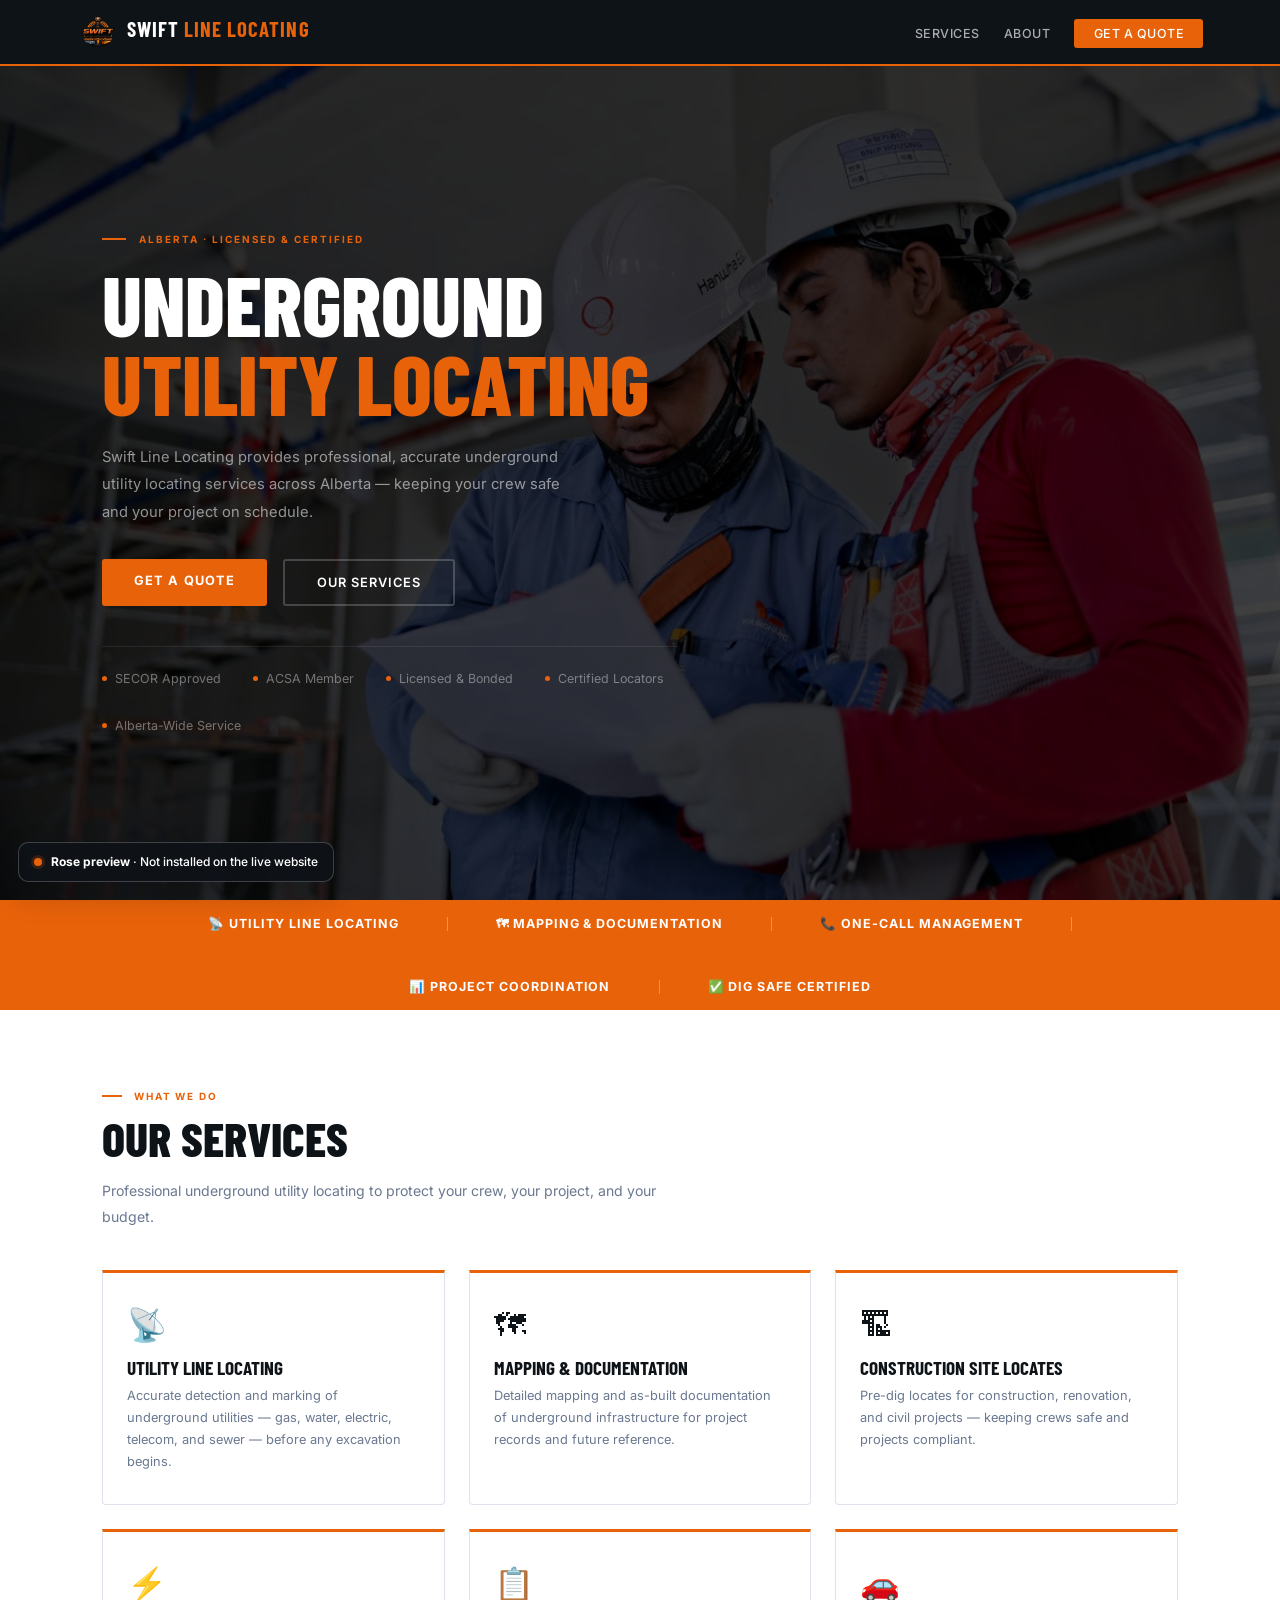
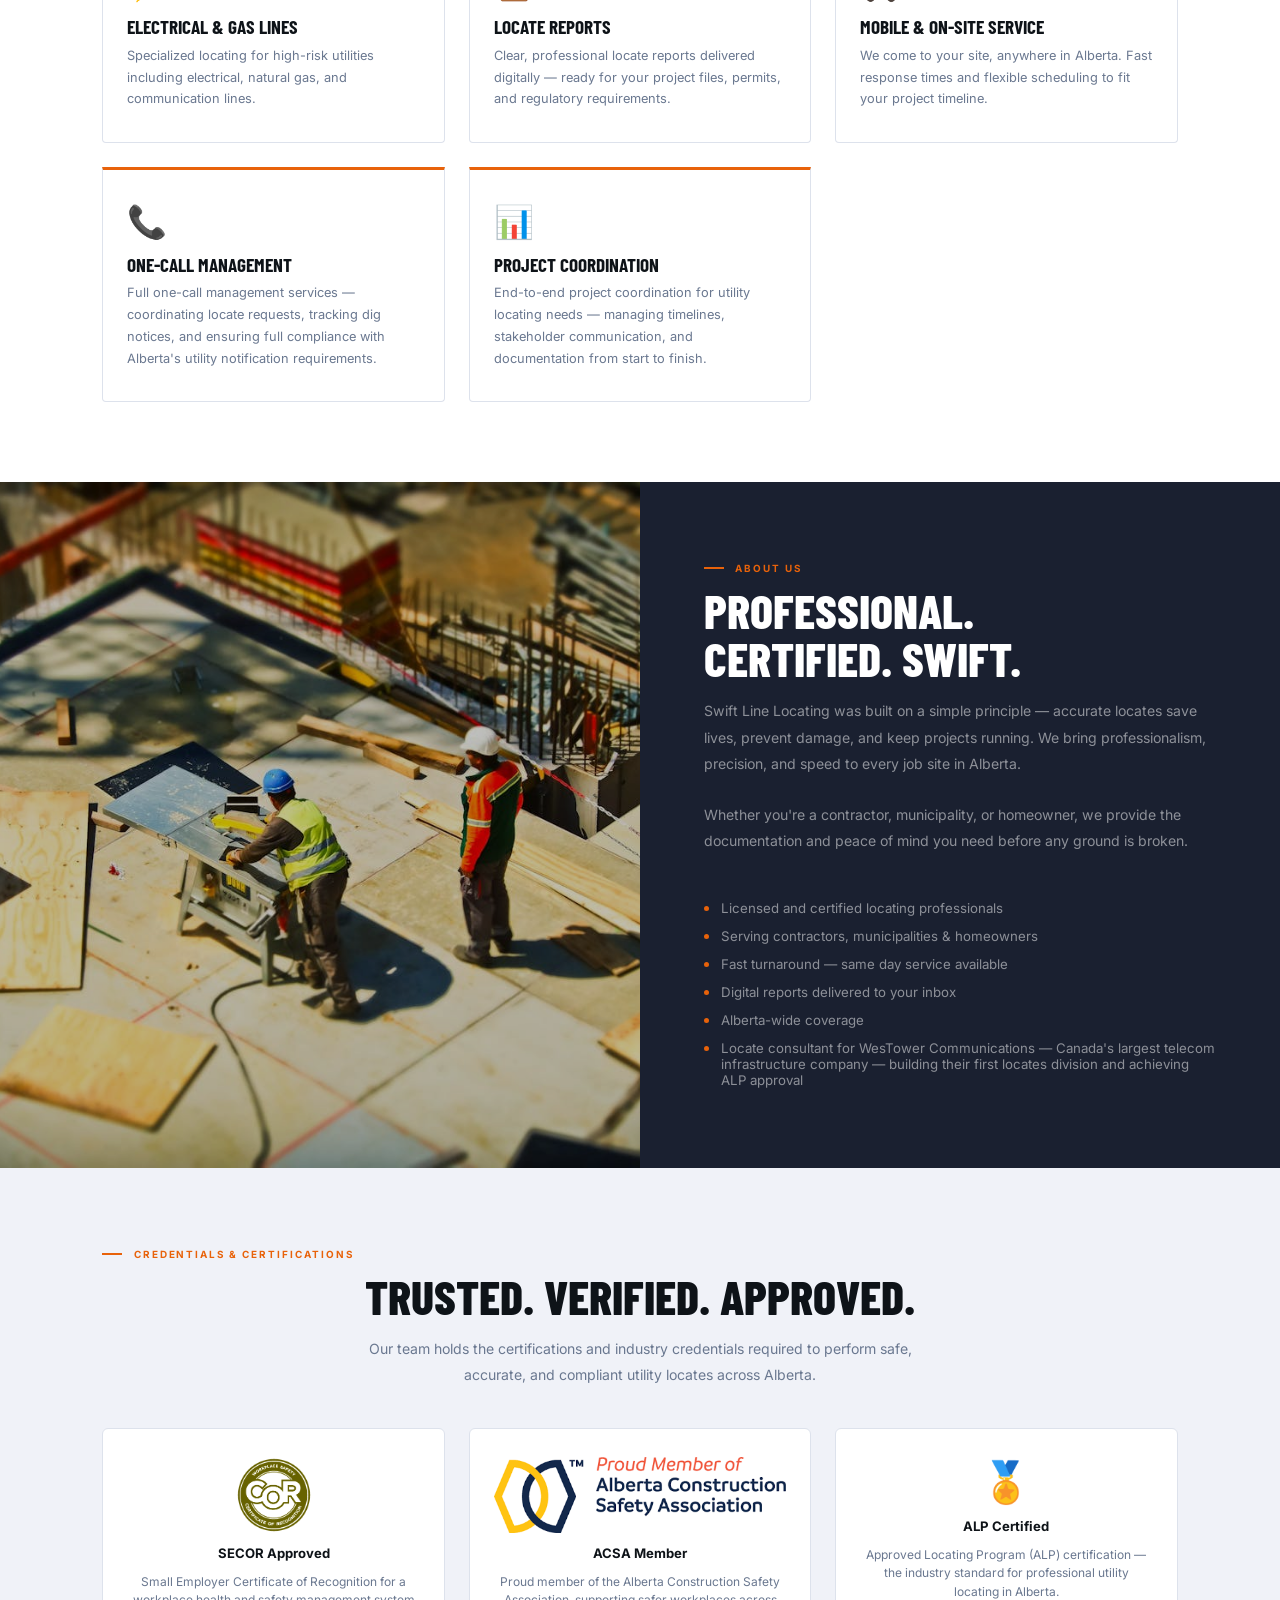
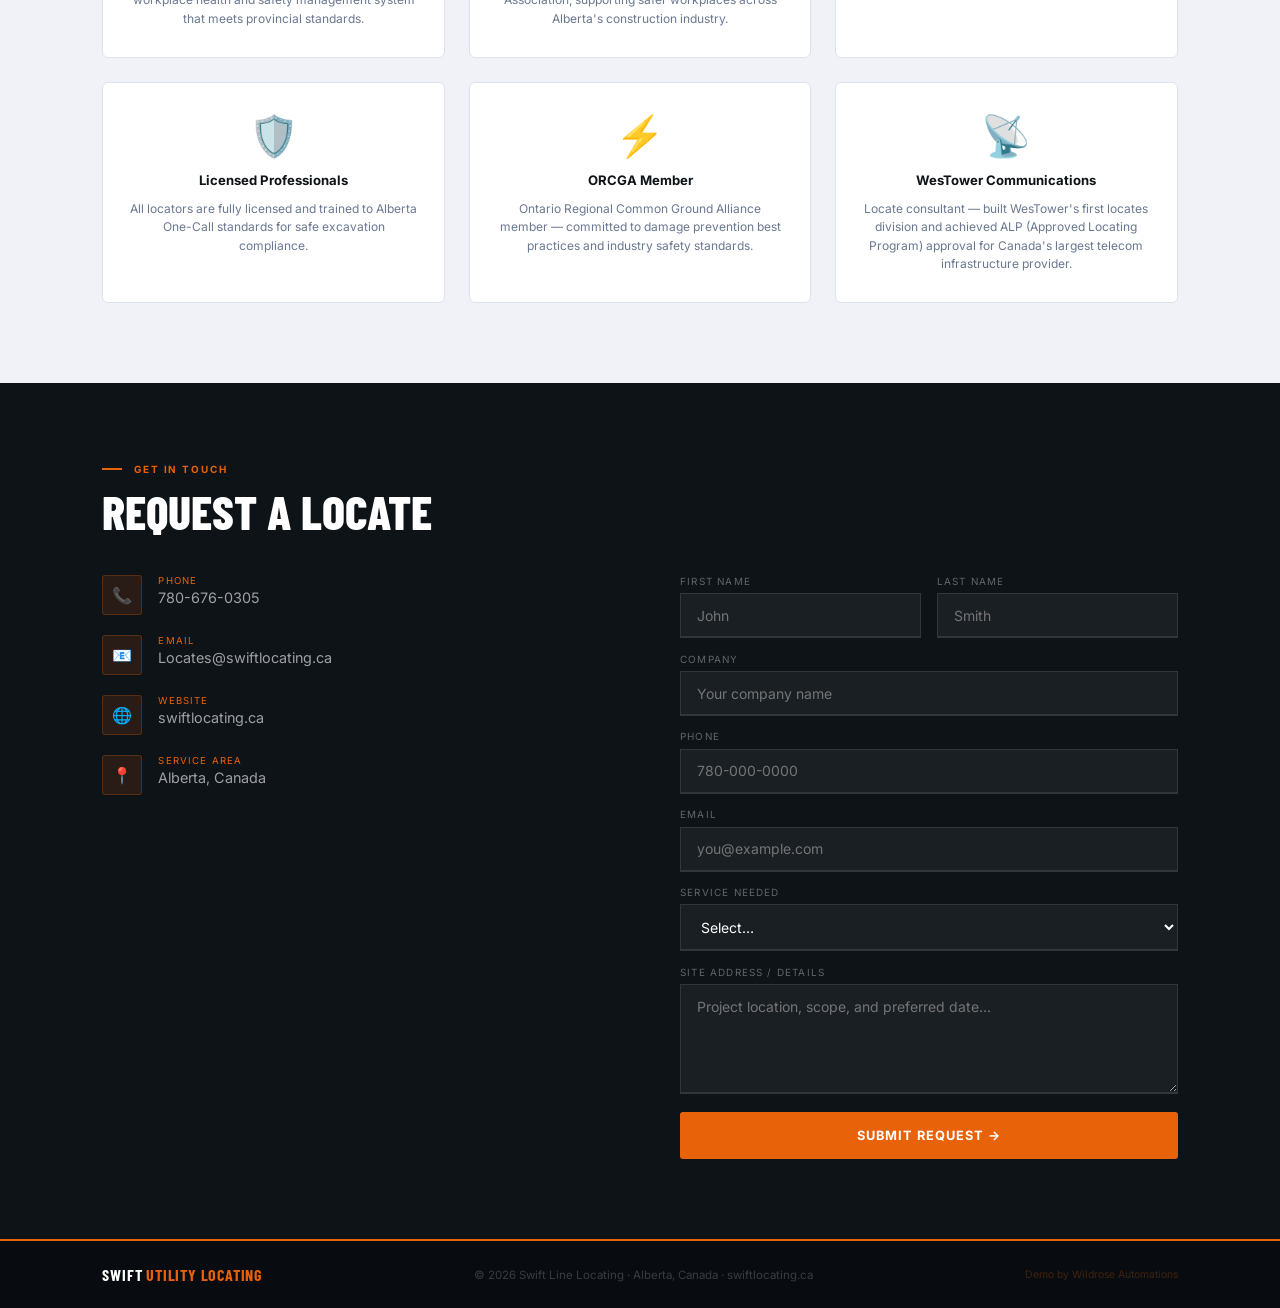
==== index.html @ e7c810f1 "Isolate Swift section CSS from actual Rose widget layout" ====
<!DOCTYPE html>
<html lang="en">
<head>
  <meta charset="UTF-8" />
  <meta name="viewport" content="width=device-width, initial-scale=1.0" />
  <title>Swift Line Locating + Rose | Private Preview</title>
  <meta name="robots" content="noindex,nofollow" />
  <link href="https://fonts.googleapis.com/css2?family=Inter:wght@300;400;500;600;700;800&family=Barlow+Condensed:wght@600;700;800&display=swap" rel="stylesheet" />
  <style>
    *, *::before, *::after { box-sizing: border-box; margin: 0; padding: 0; }
    :root {
      --orange: #e8620a;
      --orange-light: #f07820;
      --dark: #0e1318;
      --charcoal: #1a2030;
      --mid: #2e3848;
      --bg: #f4f5f7;
      --surface: #ffffff;
      --border: #dde2ec;
      --warm: #f0f2f8;
      --muted: #6a7890;
    }
    html { scroll-behavior: smooth; }
    body { font-family: 'Inter', sans-serif; background: var(--bg); color: var(--dark); overflow-x: hidden; }

    nav {
      position: fixed; top: 0; left: 0; right: 0; z-index: 100;
      display: flex; align-items: center; justify-content: space-between;
      padding: 0 6%; height: 66px;
      background: var(--dark);
      border-bottom: 2px solid var(--orange);
    }
    .nav-brand { font-family: 'Barlow Condensed', sans-serif; font-size: 1.3rem; font-weight: 700; color: white; text-decoration: none; text-transform: uppercase; letter-spacing: 0.05em; }
    .nav-brand span { color: var(--orange); }
    .nav-links { display: flex; gap: 1.5rem; list-style: none; align-items: center; }
    .nav-links a { color: rgba(255,255,255,0.65); text-decoration: none; font-size: 0.78rem; font-weight: 500; letter-spacing: 0.04em; text-transform: uppercase; transition: color 0.2s; }
    .nav-links a:hover { color: white; }
    .nav-cta { background: var(--orange) !important; color: white !important; padding: 0.42rem 1.2rem; border-radius: 3px; font-weight: 700; transition: background 0.2s !important; }
    .nav-cta:hover { background: var(--orange-light) !important; }

    .hero { margin-top: 66px; position: relative; min-height: calc(100vh - 66px); display: flex; align-items: center; overflow: hidden; }
    .hero-bg { position: absolute; inset: 0; background: url('assets/swift-locating/hero.jpg') center/cover no-repeat; filter: brightness(0.25); }
    .hero-content { position: relative; z-index: 2; padding: 5rem 8%; max-width: 780px; }
    .hero-eyebrow { font-size: 0.62rem; font-weight: 700; letter-spacing: 0.2em; text-transform: uppercase; color: var(--orange); display: flex; align-items: center; gap: 0.8rem; margin-bottom: 1.25rem; }
    .hero-eyebrow::before { content: ''; display: block; width: 24px; height: 2px; background: var(--orange); }
    .hero h1 { font-family: 'Barlow Condensed', sans-serif; font-size: clamp(3rem, 6.5vw, 6.5rem); font-weight: 800; text-transform: uppercase; line-height: 0.95; color: white; margin-bottom: 1.25rem; }
    .hero h1 span { color: var(--orange); display: block; }
    .hero p { font-size: 0.92rem; color: rgba(255,255,255,0.55); line-height: 1.9; max-width: 480px; margin-bottom: 2rem; }
    .hero-buttons { display: flex; gap: 1rem; flex-wrap: wrap; margin-bottom: 2.5rem; }
    .btn-orange { background: var(--orange); color: white; padding: 0.85rem 2rem; text-decoration: none; font-size: 0.8rem; font-weight: 700; letter-spacing: 0.08em; text-transform: uppercase; border-radius: 3px; transition: background 0.2s; display: inline-block; }
    .btn-orange:hover { background: var(--orange-light); }
    .btn-ghost { border: 2px solid rgba(255,255,255,0.2); color: white; padding: 0.85rem 2rem; text-decoration: none; font-size: 0.8rem; font-weight: 600; letter-spacing: 0.08em; text-transform: uppercase; border-radius: 3px; transition: border-color 0.2s; display: inline-block; }
    .btn-ghost:hover { border-color: white; }
    .hero-trust { display: flex; gap: 2rem; flex-wrap: wrap; padding-top: 1.5rem; border-top: 1px solid rgba(255,255,255,0.08); }
    .trust-item { font-size: 0.78rem; color: rgba(255,255,255,0.4); display: flex; align-items: center; gap: 0.5rem; }
    .trust-dot { width: 5px; height: 5px; background: var(--orange); border-radius: 50%; flex-shrink: 0; }

    .orange-strip { background: var(--orange); padding: 1rem 8%; display: flex; align-items: center; justify-content: center; gap: 3rem; flex-wrap: wrap; }
    .os-item { font-size: 0.78rem; font-weight: 700; letter-spacing: 0.08em; text-transform: uppercase; color: white; }
    .os-div { width: 1px; height: 14px; background: rgba(255,255,255,0.3); }

    /* Keep host-page section spacing out of the real Rose widget. */
    body > section { padding: 5rem 8%; }
    .sec-eyebrow { font-size: 0.62rem; font-weight: 700; letter-spacing: 0.2em; text-transform: uppercase; color: var(--orange); display: flex; align-items: center; gap: 0.7rem; margin-bottom: 0.75rem; }
    .sec-eyebrow::before { content: ''; display: block; width: 20px; height: 2px; background: var(--orange); }
    .sec-title { font-family: 'Barlow Condensed', sans-serif; font-size: clamp(2rem, 4vw, 3rem); font-weight: 800; text-transform: uppercase; color: var(--dark); line-height: 1; margin-bottom: 1rem; }
    .sec-sub { color: var(--muted); font-size: 0.88rem; line-height: 1.85; max-width: 560px; }

    #services { background: var(--surface); }
    .svc-grid { display: grid; grid-template-columns: repeat(3, 1fr); gap: 1.5rem; margin-top: 2.5rem; }
    .svc-card { border: 1px solid var(--border); border-top: 3px solid var(--orange); padding: 2rem 1.5rem; border-radius: 0 0 4px 4px; transition: box-shadow 0.2s, transform 0.2s; }
    .svc-card:hover { box-shadow: 0 6px 20px rgba(14,19,24,0.08); transform: translateY(-3px); }
    .svc-icon { font-size: 2rem; margin-bottom: 0.75rem; }
    .svc-name { font-family: 'Barlow Condensed', sans-serif; font-size: 1.2rem; font-weight: 700; text-transform: uppercase; color: var(--dark); margin-bottom: 0.4rem; }
    .svc-desc { font-size: 0.8rem; color: var(--muted); line-height: 1.7; }

    #about { background: var(--charcoal); display: grid; grid-template-columns: 1fr 1fr; gap: 0; }
    .about-img img { width: 100%; height: 100%; min-height: 480px; object-fit: cover; display: block; filter: brightness(0.75); }
    .about-body { padding: 5rem 4rem; display: flex; flex-direction: column; justify-content: center; }
    #about .sec-title { color: white; }
    #about .sec-sub { color: rgba(255,255,255,0.5); margin-bottom: 0.85rem; }
    .about-features { display: flex; flex-direction: column; gap: 0.75rem; margin-top: 2rem; }
    .af { display: flex; gap: 0.75rem; font-size: 0.83rem; color: rgba(255,255,255,0.5); align-items: flex-start; }
    .af-dot { width: 5px; height: 5px; background: var(--orange); border-radius: 50%; margin-top: 0.4rem; flex-shrink: 0; }

    /* CERTIFICATIONS */
    #certifications { background: var(--warm); text-align: center; }
    #certifications .sec-sub { margin: 0.5rem auto 2.5rem; }
    .cert-grid { display: grid; grid-template-columns: repeat(3, 1fr); gap: 1.5rem; margin-top: 2rem; }
    .cert-card { background: white; border: 1px solid var(--border); border-radius: 6px; padding: 1.75rem 1.5rem; display: flex; flex-direction: column; align-items: center; gap: 0.75rem; }
    .cert-icon { font-size: 2.5rem; }
    .cert-logo { height: 76px; width: 100%; object-fit: contain; }
    .cert-name { font-size: 0.82rem; font-weight: 700; color: var(--dark); text-align: center; }
    .cert-body { font-size: 0.75rem; color: var(--muted); text-align: center; line-height: 1.55; }
    .cert-placeholder { font-size: 0.68rem; color: var(--border); font-style: italic; margin-top: 0.25rem; }

    #contact { background: var(--dark); }
    #contact .sec-title { color: white; }
    .contact-grid { display: grid; grid-template-columns: 1fr 1fr; gap: 5rem; margin-top: 2.5rem; }
    .ci { display: flex; gap: 1rem; margin-bottom: 1.25rem; }
    .ci-icon { width: 40px; height: 40px; background: rgba(232,98,10,0.12); border: 1px solid rgba(232,98,10,0.25); border-radius: 3px; display: flex; align-items: center; justify-content: center; font-size: 1rem; flex-shrink: 0; }
    .ci-label { font-size: 0.6rem; text-transform: uppercase; letter-spacing: 0.12em; color: var(--orange); margin-bottom: 0.2rem; }
    .ci-val { font-size: 0.9rem; color: rgba(255,255,255,0.6); }
    .ci-val a { color: rgba(255,255,255,0.6); text-decoration: none; }
    .fg { margin-bottom: 0.9rem; }
    .fg label { font-size: 0.62rem; letter-spacing: 0.12em; text-transform: uppercase; color: rgba(255,255,255,0.35); display: block; margin-bottom: 0.4rem; }
    .fg input, .fg textarea, .fg select { width: 100%; background: rgba(255,255,255,0.05); border: 1px solid rgba(255,255,255,0.1); border-bottom: 2px solid rgba(255,255,255,0.1); padding: 0.78rem 1rem; color: white; font-family: 'Inter', sans-serif; font-size: 0.875rem; outline: none; transition: border-color 0.2s; }
    .fg input:focus, .fg textarea:focus, .fg select:focus { border-bottom-color: var(--orange); }
    .fg textarea { height: 110px; resize: vertical; }
    .fg select option { background: #1a2030; }
    .fr { display: grid; grid-template-columns: 1fr 1fr; gap: 1rem; }
    .btn-submit { background: var(--orange); color: white; border: none; width: 100%; padding: 1rem; font-family: 'Inter', sans-serif; font-size: 0.8rem; font-weight: 700; letter-spacing: 0.08em; text-transform: uppercase; cursor: pointer; border-radius: 3px; transition: background 0.2s; }
    .btn-submit:hover { background: var(--orange-light); }
    .btn-submit:disabled { opacity: 0.65; cursor: wait; }
    .form-honeypot { position: absolute !important; left: -10000px !important; width: 1px !important; height: 1px !important; overflow: hidden !important; }

    footer { background: #080c10; padding: 1.5rem 8%; display: flex; align-items: center; justify-content: space-between; flex-wrap: wrap; gap: 1rem; border-top: 2px solid var(--orange); }
    .footer-brand { font-family: 'Barlow Condensed', sans-serif; font-size: 1rem; font-weight: 700; text-transform: uppercase; color: white; letter-spacing: 0.05em; }
    .footer-brand span { color: var(--orange); }
    .footer-copy { font-size: 0.72rem; color: rgba(255,255,255,0.2); }
    .footer-demo { font-size: 0.65rem; color: rgba(232,98,10,0.25); }

    @media (max-width: 1024px) { .svc-grid { grid-template-columns: repeat(2, 1fr); } .cert-grid { grid-template-columns: repeat(2, 1fr); } }
    @media (max-width: 860px) {
      nav .nav-links { display: none; }
      .nav-mobile-cta { display: inline-block !important; }
      body > section { padding: 4rem 6%; }
      #about { grid-template-columns: 1fr; }
      .about-img img { min-height: 260px; height: 260px; }
      .about-body { padding: 3rem 6%; }
      .contact-grid { grid-template-columns: 1fr; gap: 3rem; }
      .orange-strip { gap: 1.5rem; flex-direction: column; align-items: flex-start; padding: 1rem 6%; }
      .os-div { display: none; }
    }
    @media (max-width: 600px) {
      .hero h1 { font-size: 3rem; }
      .svc-grid { grid-template-columns: 1fr; }
      .cert-grid { grid-template-columns: 1fr 1fr; }
      .fr { grid-template-columns: 1fr; }
      footer { flex-direction: column; align-items: flex-start; }
    }
  </style>
</head>
<body>

  <nav>
    <a href="#" class="nav-brand"><img src="assets/swift-locating/logo-transparent.png" alt="Swift Line Locating" style="height:42px; width:auto; display:inline-block; vertical-align:middle; margin-right:0.5rem;" />Swift <span>Line Locating</span></a>
    <ul class="nav-links">
      <li><a href="#services">Services</a></li>
      <li><a href="#about">About</a></li>
      <li><a href="#contact" class="nav-cta">Get a Quote</a></li>
    </ul>
    <a href="#contact" class="nav-mobile-cta" style="display:none; font-size:0.72rem; font-weight:700; background:var(--orange); color:white; padding:0.45rem 1rem; border-radius:3px; text-decoration:none;">Quote</a>
  </nav>

  <div class="hero">
    <div class="hero-bg"></div>
    <div class="hero-content">
      <div class="hero-eyebrow">Alberta · Licensed & Certified</div>
      <h1>Underground<br /><span>Utility Locating</span></h1>
      <p>Swift Line Locating provides professional, accurate underground utility locating services across Alberta — keeping your crew safe and your project on schedule.</p>
      <div class="hero-buttons">
        <a href="#contact" class="btn-orange">Get a Quote</a>
        <a href="#services" class="btn-ghost">Our Services</a>
      </div>
      <div class="hero-trust">
        <div class="trust-item"><div class="trust-dot"></div>SECOR Approved</div>
        <div class="trust-item"><div class="trust-dot"></div>ACSA Member</div>
        <div class="trust-item"><div class="trust-dot"></div>Licensed & Bonded</div>
        <div class="trust-item"><div class="trust-dot"></div>Certified Locators</div>
        <div class="trust-item"><div class="trust-dot"></div>Alberta-Wide Service</div>
      </div>
    </div>
  </div>

  <div class="orange-strip">
    <div class="os-item">📡 Utility Line Locating</div>
    <div class="os-div"></div>
    <div class="os-item">🗺 Mapping & Documentation</div>
    <div class="os-div"></div>
    <div class="os-item">📞 One-Call Management</div>
    <div class="os-div"></div>
    <div class="os-item">📊 Project Coordination</div>
    <div class="os-div"></div>
    <div class="os-item">✅ Dig Safe Certified</div>
  </div>

  <section id="services">
    <div class="sec-eyebrow">What We Do</div>
    <div class="sec-title">Our Services</div>
    <p class="sec-sub">Professional underground utility locating to protect your crew, your project, and your budget.</p>
    <div class="svc-grid">
      <div class="svc-card">
        <div class="svc-icon">📡</div>
        <div class="svc-name">Utility Line Locating</div>
        <p class="svc-desc">Accurate detection and marking of underground utilities — gas, water, electric, telecom, and sewer — before any excavation begins.</p>
      </div>
      <div class="svc-card">
        <div class="svc-icon">🗺</div>
        <div class="svc-name">Mapping & Documentation</div>
        <p class="svc-desc">Detailed mapping and as-built documentation of underground infrastructure for project records and future reference.</p>
      </div>
      <div class="svc-card">
        <div class="svc-icon">🏗</div>
        <div class="svc-name">Construction Site Locates</div>
        <p class="svc-desc">Pre-dig locates for construction, renovation, and civil projects — keeping crews safe and projects compliant.</p>
      </div>
      <div class="svc-card">
        <div class="svc-icon">⚡</div>
        <div class="svc-name">Electrical & Gas Lines</div>
        <p class="svc-desc">Specialized locating for high-risk utilities including electrical, natural gas, and communication lines.</p>
      </div>
      <div class="svc-card">
        <div class="svc-icon">📋</div>
        <div class="svc-name">Locate Reports</div>
        <p class="svc-desc">Clear, professional locate reports delivered digitally — ready for your project files, permits, and regulatory requirements.</p>
      </div>
      <div class="svc-card">
        <div class="svc-icon">🚗</div>
        <div class="svc-name">Mobile & On-Site Service</div>
        <p class="svc-desc">We come to your site, anywhere in Alberta. Fast response times and flexible scheduling to fit your project timeline.</p>
      </div>
      <div class="svc-card">
        <div class="svc-icon">📞</div>
        <div class="svc-name">One-Call Management</div>
        <p class="svc-desc">Full one-call management services — coordinating locate requests, tracking dig notices, and ensuring full compliance with Alberta's utility notification requirements.</p>
      </div>
      <div class="svc-card">
        <div class="svc-icon">📊</div>
        <div class="svc-name">Project Coordination</div>
        <p class="svc-desc">End-to-end project coordination for utility locating needs — managing timelines, stakeholder communication, and documentation from start to finish.</p>
      </div>
    </div>
  </section>



  <section id="about" style="padding:0;">
    <div class="about-img">
      <img src="assets/swift-locating/site.jpg" alt="Swift Line Locating on site" />
    </div>
    <div class="about-body">
      <div class="sec-eyebrow">About Us</div>
      <div class="sec-title">Professional.<br />Certified. Swift.</div>
      <p class="sec-sub">Swift Line Locating was built on a simple principle — accurate locates save lives, prevent damage, and keep projects running. We bring professionalism, precision, and speed to every job site in Alberta.</p>
      <p class="sec-sub" style="margin-top:0.75rem;">Whether you're a contractor, municipality, or homeowner, we provide the documentation and peace of mind you need before any ground is broken.</p>
      <div class="about-features">
        <div class="af"><div class="af-dot"></div>Licensed and certified locating professionals</div>
        <div class="af"><div class="af-dot"></div>Serving contractors, municipalities & homeowners</div>
        <div class="af"><div class="af-dot"></div>Fast turnaround — same day service available</div>
        <div class="af"><div class="af-dot"></div>Digital reports delivered to your inbox</div>
        <div class="af"><div class="af-dot"></div>Alberta-wide coverage</div>
        <div class="af"><div class="af-dot"></div>Locate consultant for WesTower Communications — Canada's largest telecom infrastructure company — building their first locates division and achieving ALP approval</div>
      </div>
    </div>
  </section>

  <section id="certifications">
    <div class="sec-eyebrow">Credentials & Certifications</div>
    <div class="sec-title">Trusted. Verified. Approved.</div>
    <p class="sec-sub">Our team holds the certifications and industry credentials required to perform safe, accurate, and compliant utility locates across Alberta.</p>
    <div class="cert-grid">
      <div class="cert-card">
        <img class="cert-logo" src="assets/swift-locating/secor-approved.png" alt="SECOR Certificate of Recognition" />
        <div class="cert-name">SECOR Approved</div>
        <div class="cert-body">Small Employer Certificate of Recognition for a workplace health and safety management system that meets provincial standards.</div>
      </div>
      <div class="cert-card">
        <img class="cert-logo" src="assets/swift-locating/acsa-member.png" alt="Proud Member of the Alberta Construction Safety Association" />
        <div class="cert-name">ACSA Member</div>
        <div class="cert-body">Proud member of the Alberta Construction Safety Association, supporting safer workplaces across Alberta's construction industry.</div>
      </div>
      <div class="cert-card">
        <div class="cert-icon">🏅</div>
        <div class="cert-name">ALP Certified</div>
        <div class="cert-body">Approved Locating Program (ALP) certification — the industry standard for professional utility locating in Alberta.</div>
      </div>
      <div class="cert-card">
        <div class="cert-icon">🛡️</div>
        <div class="cert-name">Licensed Professionals</div>
        <div class="cert-body">All locators are fully licensed and trained to Alberta One-Call standards for safe excavation compliance.</div>
      </div>
      <div class="cert-card">
        <div class="cert-icon">⚡</div>
        <div class="cert-name">ORCGA Member</div>
        <div class="cert-body">Ontario Regional Common Ground Alliance member — committed to damage prevention best practices and industry safety standards.</div>
      </div>
      <div class="cert-card">
        <div class="cert-icon">📡</div>
        <div class="cert-name">WesTower Communications</div>
        <div class="cert-body">Locate consultant — built WesTower's first locates division and achieved ALP (Approved Locating Program) approval for Canada's largest telecom infrastructure provider.</div>
      </div>
    </div>
  </section>

  <section id="contact">
    <div class="sec-eyebrow">Get in Touch</div>
    <div class="sec-title" style="color:white;">Request a Locate</div>
    <div class="contact-grid">
      <div>
        <div class="ci"><div class="ci-icon">📞</div><div><div class="ci-label">Phone</div><div class="ci-val"><a href="tel:7806760305">780-676-0305</a></div></div></div>
        <div class="ci"><div class="ci-icon">📧</div><div><div class="ci-label">Email</div><div class="ci-val"><a href="mailto:Locates@swiftlocating.ca">Locates@swiftlocating.ca</a></div></div></div>
        <div class="ci"><div class="ci-icon">🌐</div><div><div class="ci-label">Website</div><div class="ci-val">swiftlocating.ca</div></div></div>
        <div class="ci"><div class="ci-icon">📍</div><div><div class="ci-label">Service Area</div><div class="ci-val">Alberta, Canada</div></div></div>
      </div>
      <form id="quote-form">
        <div class="fr">
          <div class="fg"><label for="cf-first">First Name</label><input id="cf-first" name="firstName" type="text" autocomplete="given-name" placeholder="John" required /></div>
          <div class="fg"><label for="cf-last">Last Name</label><input id="cf-last" name="lastName" type="text" autocomplete="family-name" placeholder="Smith" /></div>
        </div>
        <div class="fg"><label for="cf-company">Company</label><input id="cf-company" name="company" type="text" autocomplete="organization" placeholder="Your company name" /></div>
        <div class="fg"><label for="cf-phone">Phone</label><input id="cf-phone" name="phone" type="tel" autocomplete="tel" placeholder="780-000-0000" required /></div>
        <div class="fg"><label for="cf-email">Email</label><input id="cf-email" name="email" type="email" autocomplete="email" placeholder="you@example.com" required /></div>
        <div class="fg">
          <label for="cf-service">Service Needed</label>
          <select id="cf-service" name="service">
            <option value="" disabled selected>Select…</option>
            <option>Pre-Dig Utility Locate</option>
            <option>Mapping & Documentation</option>
            <option>Construction Site Locates</option>
            <option>Locate Report</option>
            <option>Other</option>
          </select>
        </div>
        <div class="fg"><label for="cf-details">Site Address / Details</label><textarea id="cf-details" name="details" placeholder="Project location, scope, and preferred date…"></textarea></div>
        <div class="form-honeypot" aria-hidden="true"><label for="cf-website">Leave this field blank</label><input id="cf-website" name="website" type="text" tabindex="-1" autocomplete="off" /></div>
        <button class="btn-submit" id="cf-submit" type="submit">Submit Request →</button>
        <div id="cf-status" role="status" aria-live="polite" style="margin-top:12px;font-size:0.8rem;display:none;padding:10px 14px;border-radius:4px;"></div>
      </form>
    </div>
  </section>

  <script>
  const quoteForm = document.getElementById('quote-form');
  const quoteEndpoint = 'https://wildrose-widget.wildeautomations.com/api/lead';

  function showFormStatus(message, ok) {
    const status = document.getElementById('cf-status');
    status.style.display = 'block';
    status.style.background = ok ? 'rgba(34,197,94,0.1)' : 'rgba(239,68,68,0.1)';
    status.style.color = ok ? '#22c55e' : '#ef4444';
    status.style.border = ok ? '1px solid rgba(34,197,94,0.3)' : '1px solid rgba(239,68,68,0.3)';
    status.textContent = message;
  }

  quoteForm.addEventListener('submit', async (event) => {
    event.preventDefault();
    const btn = document.getElementById('cf-submit');
    const data = new FormData(quoteForm);

    if (data.get('website')) {
      showFormStatus('Your request has been sent. Swift Line Locating will follow up shortly.', true);
      quoteForm.reset();
      return;
    }

    btn.disabled = true;
    btn.textContent = 'Sending…';

    try {
      const first = String(data.get('firstName') || '').trim();
      const last = String(data.get('lastName') || '').trim();
      const company = String(data.get('company') || '').trim();
      const service = String(data.get('service') || '').trim();
      const details = String(data.get('details') || '').trim();
      const response = await fetch(quoteEndpoint, {
        method: 'POST',
        headers: { 'Content-Type': 'application/json' },
        body: JSON.stringify({
          businessId: 'swift-line-locating',
          source: 'swift-line-locating-quote-form',
          destinationBusinessName: 'Swift Line Locating',
          name: `${first} ${last}`.trim(),
          businessName: company,
          phone: String(data.get('phone') || '').trim(),
          email: String(data.get('email') || '').trim(),
          projectType: service || 'Locate request',
          notes: details || 'No additional project details provided.',
          page: window.location.href
        })
      });
      const result = await response.json().catch(() => ({}));
      if (!response.ok || !result.ok || !result.emailed) throw new Error(result.error || 'Delivery failed');

      quoteForm.reset();
      showFormStatus('Your request has been sent directly to Swift Line Locating. We’ll follow up shortly.', true);
    } catch (error) {
      showFormStatus('We couldn’t send your request right now. Please call 780-676-0305 or email Locates@swiftlocating.ca.', false);
    } finally {
      btn.disabled = false;
      btn.textContent = 'Submit Request →';
    }
  });
  </script>

  <footer>
    <div class="footer-brand">Swift <span>Utility Locating</span></div>
    <div class="footer-copy">© 2026 Swift Line Locating · Alberta, Canada · swiftlocating.ca</div>
    <div class="footer-demo">Demo by Wildrose Automations</div>
  </footer>

  <!-- Private, non-production preview. The customer website remains unchanged. -->
  <div class="rose-preview-note" role="status"><span class="rose-preview-light"></span><span><b>Rose preview</b> · Not installed on the live website</span></div>
  <style>
    .rose-preview-note{position:fixed;z-index:1000;left:18px;bottom:18px;display:flex;align-items:center;gap:9px;padding:11px 15px;border-radius:10px;background:rgba(14,19,24,.94);border:1px solid rgba(255,255,255,.2);box-shadow:0 12px 32px rgba(0,0,0,.2);color:#fff;font:500 12px/1.35 Inter,system-ui,sans-serif;backdrop-filter:blur(10px)}
    .rose-preview-note b{color:#fff}.rose-preview-light{width:8px;height:8px;border-radius:50%;background:#e8620a;box-shadow:0 0 0 3px rgba(232,98,10,.18);flex:none}
    @media(max-width:600px){.rose-preview-note{left:10px;bottom:10px;max-width:calc(100vw - 102px);font-size:10px;padding:8px 10px}}
  </style>
  <script>
    // The original quote form is visible for context, but this preview must not send live leads.
    document.getElementById('quote-form').addEventListener('submit', event => {
      event.preventDefault();
      event.stopImmediatePropagation();
      showFormStatus('This is a private preview. Quote requests are not sent from this page. Please use swiftlocating.ca to submit a real request.', false);
    }, true);
  </script>
  <script>
    // Preview-only adapter: preserve the real Rose UI while selecting the backend's
    // prospect-preview mode. It deliberately skips live client/checkout matching
    // and disables automated lead delivery from this demonstration.
    const previewFetch = window.fetch.bind(window);
    window.fetch = (input, init) => {
      const url = typeof input === 'string' ? input : input?.url || '';
      if (/^https:\/\/wildrose-widget\.wildeautomations\.com\/api\/(?:chat|voice)\/start$/.test(url) && init?.body) {
        const payload = JSON.parse(init.body);
        delete payload.businessId;
        delete payload.clientId;
        delete payload.ownerEmail;
        payload.previewMode = true;
        payload.prospectPreview = true;
        return previewFetch(input, {...init, body: JSON.stringify(payload)});
      }
      return previewFetch(input, init);
    };
  </script>
  <script src="https://wildroseautomations.ca/wildrose-widget-sandbox.js?v=swift-preview-20260930"
    data-api-base="https://wildrose-widget.wildeautomations.com"
    data-title="Swift Site Scout"
    data-business-name="Swift Line Locating"
    data-business-id="preview-swift-line-locating"
    data-website="https://swiftlocating.ca"
    data-accent="#e8620a"
    data-logo="assets/swift-locating/logo-transparent.png"
    data-subtitle="Swift Line Locating's AI front desk"
    data-fab-subtitle="Questions and locate requests"
    data-default-view="chat"
    data-greeting="Hi! I'm Swift Site Scout. I can help with Swift Line Locating's services and guide you toward a locate request. What are you working on?"
    data-placeholder="Ask about utility locates…"
    data-fallback-url="https://swiftlocating.ca/#contact"
    data-services="Underground utility line locating; mapping and documentation; construction site and pre-dig locates; electrical and gas line locating; locate reports; one-call management; project coordination; on-site service across Alberta."
    data-business-context="Swift Line Locating is an Alberta underground utility locating business. Its website lists utility line locating for gas, water, electrical, telecom and sewer; mapping and as-built documentation; construction site locates; electrical and gas line locating; locate reports; mobile on-site service; one-call management; and project coordination. The site says SECOR approved and a member of the Alberta Construction Safety Association. Do not claim availability, pricing, guaranteed response times, or that a locate has been booked. For a quote, ask for project/site location, type of locate, timeline and contact details, then direct the visitor to the site's request form or Locates@swiftlocating.ca. This is a private preview; do not promise that lead delivery or booking is activated."
    defer></script>
</body>
</html>
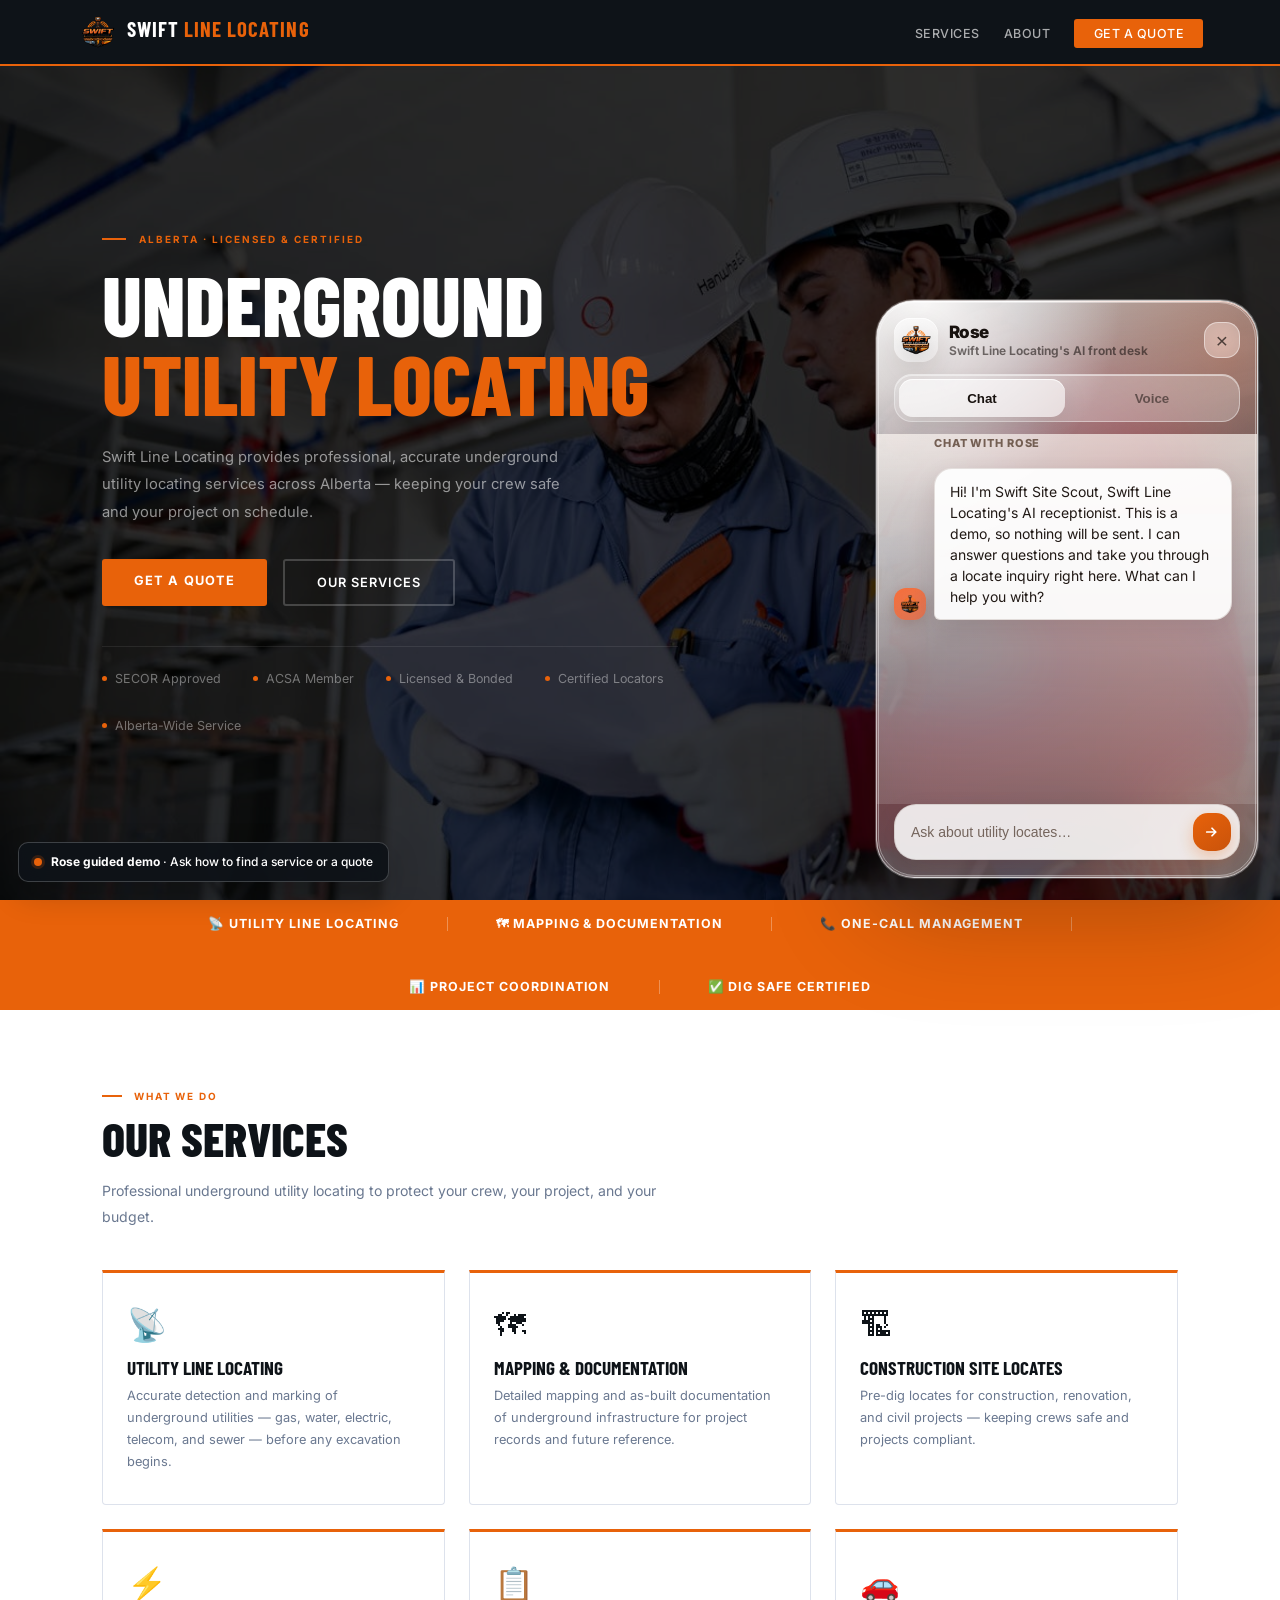
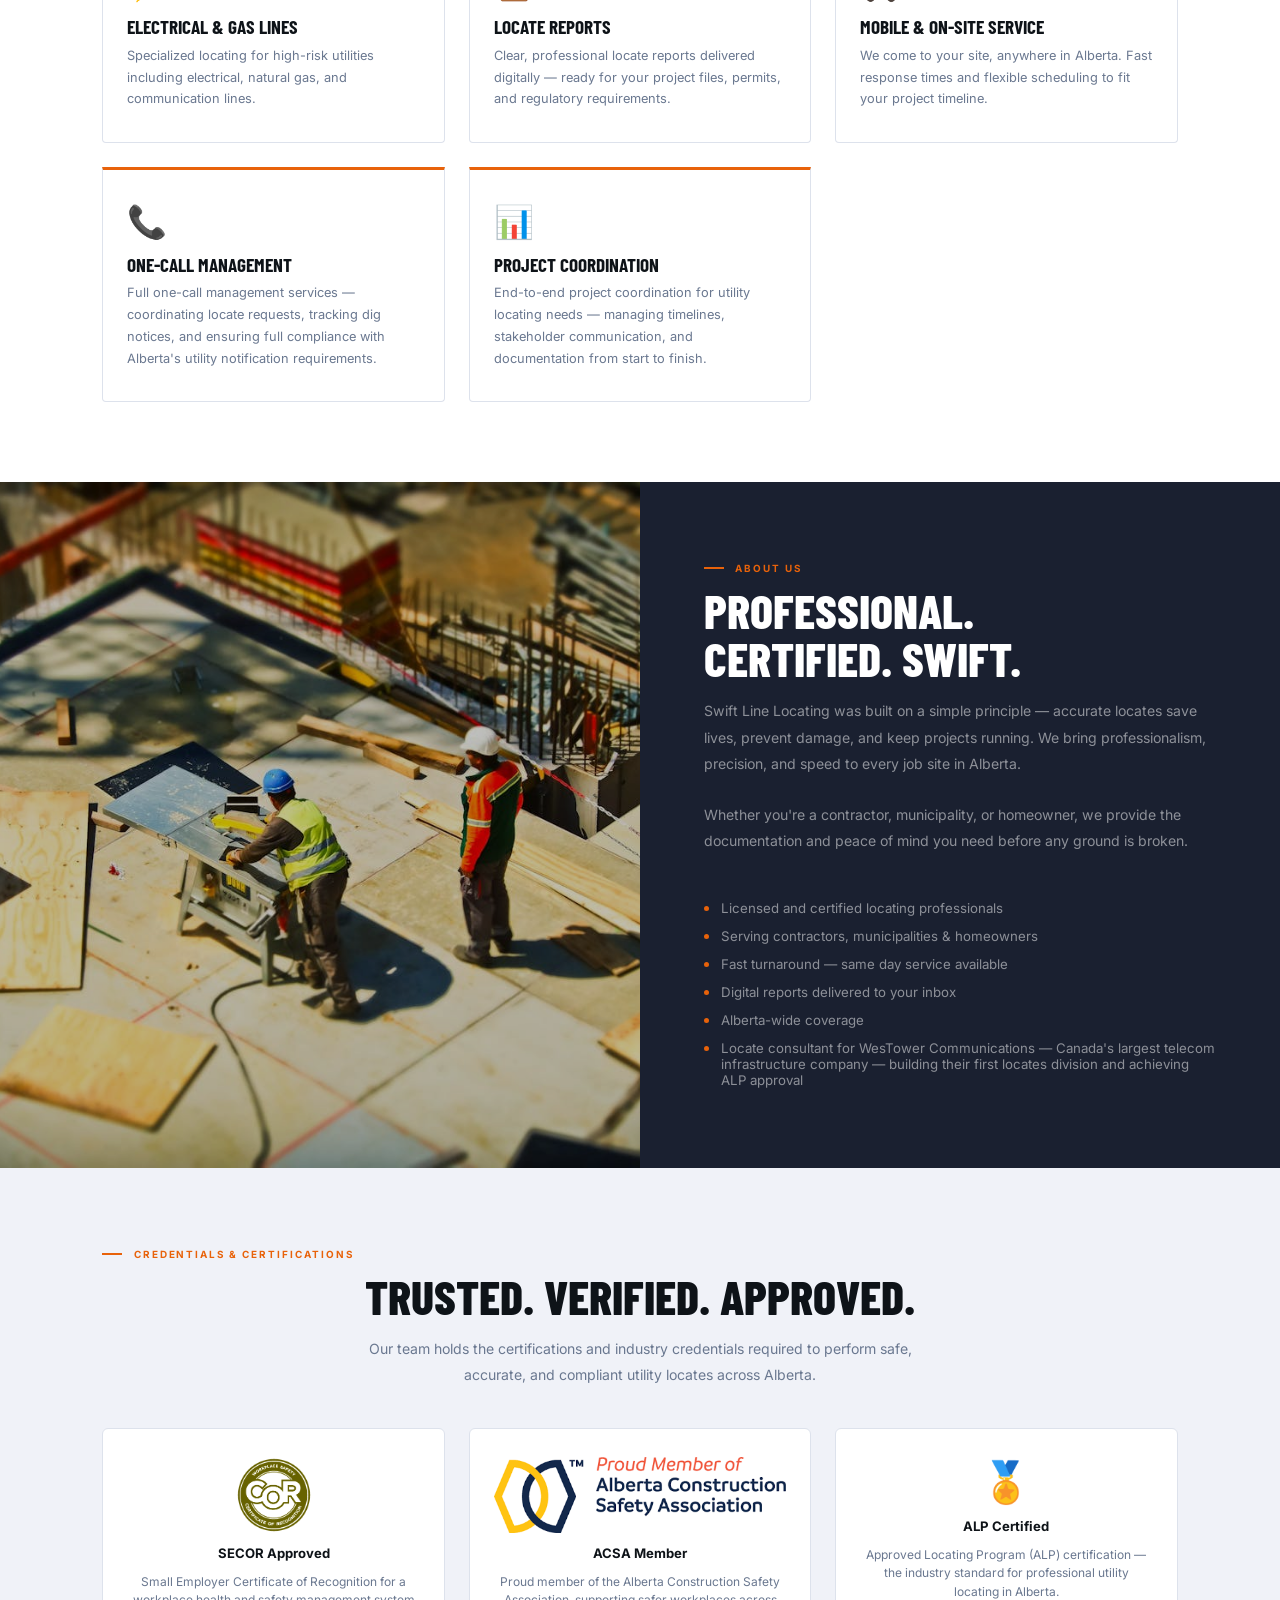
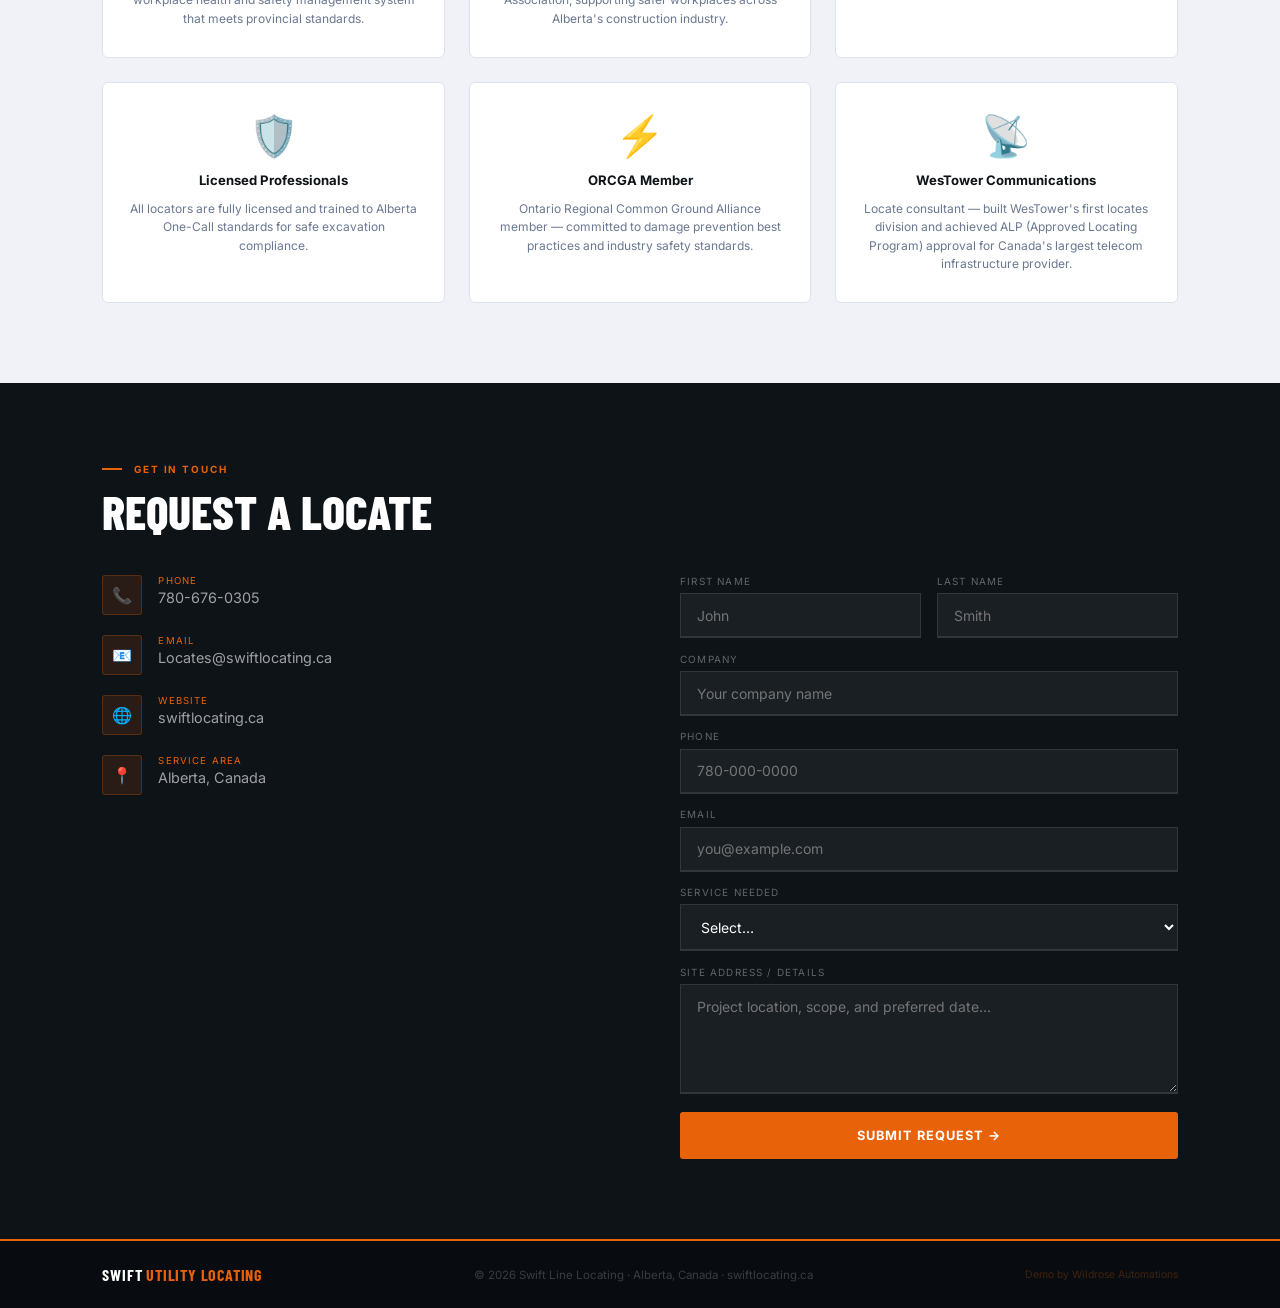
==== commit 31dd6871: "Enable Rose guided glow on Swift demo homepage" ====
--- a/index.html
+++ b/index.html
@@ -140,6 +140,7 @@
       footer { flex-direction: column; align-items: flex-start; }
     }
   </style>
+  <link rel="stylesheet" href="rose-reference.css?v=mobile-light-1" />
 </head>
 <body>
 
@@ -400,7 +401,7 @@
   </footer>
 
   <!-- Private, non-production preview. The customer website remains unchanged. -->
-  <div class="rose-preview-note" role="status"><span class="rose-preview-light"></span><span><b>Rose preview</b> · Not installed on the live website</span></div>
+  <div class="rose-preview-note" role="status"><span class="rose-preview-light"></span><span><b>Rose guided demo</b> · Ask how to find a service or a quote</span></div>
   <style>
     .rose-preview-note{position:fixed;z-index:1000;left:18px;bottom:18px;display:flex;align-items:center;gap:9px;padding:11px 15px;border-radius:10px;background:rgba(14,19,24,.94);border:1px solid rgba(255,255,255,.2);box-shadow:0 12px 32px rgba(0,0,0,.2);color:#fff;font:500 12px/1.35 Inter,system-ui,sans-serif;backdrop-filter:blur(10px)}
     .rose-preview-note b{color:#fff}.rose-preview-light{width:8px;height:8px;border-radius:50%;background:#e8620a;box-shadow:0 0 0 3px rgba(232,98,10,.18);flex:none}
@@ -428,27 +429,30 @@
         delete payload.ownerEmail;
         payload.previewMode = true;
         payload.prospectPreview = true;
+        payload.previewReceptionist = true;
         return previewFetch(input, {...init, body: JSON.stringify(payload)});
       }
       return previewFetch(input, init);
     };
   </script>
-  <script src="https://wildroseautomations.ca/wildrose-widget-sandbox.js?v=swift-preview-20260930"
+  <script src="./wildrose-widget-client.js?v=swift-guided-2"
     data-api-base="https://wildrose-widget.wildeautomations.com"
-    data-title="Swift Site Scout"
+    data-owner-email="preview@wildroseautomations.ca"
+    data-title="Rose"
     data-business-name="Swift Line Locating"
     data-business-id="preview-swift-line-locating"
     data-website="https://swiftlocating.ca"
     data-accent="#e8620a"
     data-logo="assets/swift-locating/logo-transparent.png"
     data-subtitle="Swift Line Locating's AI front desk"
-    data-fab-subtitle="Questions and locate requests"
+    data-fab-subtitle="Ask Rose to find something"
     data-default-view="chat"
-    data-greeting="Hi! I'm Swift Site Scout. I can help with Swift Line Locating's services and guide you toward a locate request. What are you working on?"
+    data-open-on-load="true"
+    data-greeting="Hi! I'm Swift Site Scout, Swift Line Locating's AI receptionist. This is a demo, so nothing will be sent. I can answer questions and take you through a locate inquiry right here. What can I help you with?"
     data-placeholder="Ask about utility locates…"
     data-fallback-url="https://swiftlocating.ca/#contact"
     data-services="Underground utility line locating; mapping and documentation; construction site and pre-dig locates; electrical and gas line locating; locate reports; one-call management; project coordination; on-site service across Alberta."
-    data-business-context="Swift Line Locating is an Alberta underground utility locating business. Its website lists utility line locating for gas, water, electrical, telecom and sewer; mapping and as-built documentation; construction site locates; electrical and gas line locating; locate reports; mobile on-site service; one-call management; and project coordination. The site says SECOR approved and a member of the Alberta Construction Safety Association. Do not claim availability, pricing, guaranteed response times, or that a locate has been booked. For a quote, ask for project/site location, type of locate, timeline and contact details, then direct the visitor to the site's request form or Locates@swiftlocating.ca. This is a private preview; do not promise that lead delivery or booking is activated."
+    data-business-context="Swift Line Locating is an Alberta underground utility locating business. Its website lists utility line locating for gas, water, electrical, telecom and sewer; mapping and as-built documentation; construction site locates; electrical and gas line locating; locate reports; mobile on-site service; one-call management; and project coordination. The site says SECOR approved and a member of the Alberta Construction Safety Association. Do not claim availability, pricing, guaranteed response times, or that a locate has been booked. For a quote or locate inquiry, warmly offer to take the details in this conversation. Ask one missing detail at a time: site location, work needed, requested timing, name, and preferred phone OR email. Recap and confirm. Never redirect a normal inquiry to a form or email; give contact routes only when explicitly requested. This is an isolated receptionist demo; no request is sent and no booking is confirmed."
     defer></script>
 </body>
 </html>
--- a/rose-reference.css
+++ b/rose-reference.css
@@ -0,0 +1,122 @@
+/* Rose's reference appearance. Reuse this stylesheet with the .wr-ai widget. */
+.wr-ai {
+  --ink: #171310;
+  --muted: #403630;
+  --accent: #f35b22;
+}
+.wr-ai .wr-panel {
+  background:
+    radial-gradient(ellipse at 2% 0%, rgba(255,255,255,.35), transparent 52%),
+    linear-gradient(135deg, rgba(225,219,214,.74), rgba(187,165,152,.57) 35%, rgba(188,178,170,.69) 69%, rgba(170,160,153,.66));
+  border: 1px solid rgba(255,242,232,.76);
+  box-shadow:
+    0 28px 75px rgba(0,0,0,.34),
+    0 0 40px rgba(224,89,34,.10),
+    inset 0 1px 1px rgba(255,255,255,.78),
+    inset 0 -2px 4px rgba(255,255,255,.17);
+  backdrop-filter: blur(28px) saturate(.8);
+  -webkit-backdrop-filter: blur(28px) saturate(.8);
+}
+.wr-ai .wr-panel:before {
+  background:
+    radial-gradient(ellipse at 5% 8%, rgba(255,255,255,.32), transparent 47%),
+    radial-gradient(ellipse at 90% 18%, rgba(192,105,72,.12), transparent 62%),
+    linear-gradient(140deg, rgba(255,255,255,.12), transparent 50%);
+}
+.wr-ai .wr-panel:after {
+  inset: 3px;
+  border: 1px solid rgba(255,242,231,.23);
+  border-radius: 35px;
+}
+.wr-ai .wr-mark, .wr-ai .wr-dot {
+  background: linear-gradient(145deg, rgba(255,255,255,.72), rgba(244,236,229,.31));
+  border: 1px solid rgba(255,255,255,.38);
+  box-shadow: inset 0 1px 0 rgba(255,255,255,.75), 0 5px 13px rgba(39,24,17,.12);
+}
+.wr-ai .wr-title h3 { color: #161310; }
+.wr-ai .wr-title small { color: #49413a; }
+.wr-ai .wr-tabs {
+  background: rgba(234,225,218,.13);
+  border-color: rgba(255,245,237,.49);
+  box-shadow: inset 0 1px 0 rgba(255,255,255,.16);
+}
+.wr-ai .wr-tab { color: #554d46; }
+.wr-ai .wr-tab.active {
+  color: #181410;
+  background: linear-gradient(145deg, rgba(251,245,239,.74), rgba(239,228,219,.49));
+  border: 1px solid rgba(255,255,255,.55);
+  box-shadow: inset 0 1px 0 rgba(255,255,255,.51), 0 3px 8px rgba(38,25,18,.09);
+}
+.wr-ai .wr-view .wr-orb {
+  /* Show the actual copper orb from the supplied story reference with a CSS crop.
+     The original image is preserved; all three references use the same orb. */
+  background-color: #c96c49;
+  background-image: url('assets/rose-voice-reference.jpg');
+  background-size: 482.142857% auto;
+  background-position: 50.93% 43.69%;
+  border: 1px solid rgba(255,225,205,.77);
+  box-shadow:
+    0 0 0 1px rgba(255,222,201,.09),
+    0 18px 42px rgba(153,60,26,.17),
+    0 0 27px rgba(249,139,93,.14);
+}
+.wr-ai .wr-view .wr-orb:before { background: none; }
+.wr-ai .wr-view .wr-orb:after {
+  background: conic-gradient(from 20deg, transparent, rgba(255,241,229,.15), transparent, rgba(202,106,69,.06), transparent);
+  opacity: .15;
+}
+.wr-ai .wr-view .wr-orb.speaking {
+  box-shadow: 0 0 0 8px rgba(244,119,66,.06), 0 20px 48px rgba(175,69,26,.23), 0 0 30px rgba(249,139,93,.18);
+}
+.wr-ai .wr-status { color: #171310; }
+.wr-ai .wr-note { color: #211711; }
+.wr-ai .wr-primary, .wr-ai .wr-send {
+  background: linear-gradient(145deg, #fa7135, #ee511b);
+  border: 1px solid rgba(255,178,116,.65);
+  color: #fff8f0;
+  box-shadow: inset 0 1px 0 rgba(255,231,209,.22), 0 7px 18px rgba(209,74,24,.16);
+}
+.wr-ai .wr-secondary {
+  background: linear-gradient(145deg, #fa7135, #ee511b);
+  border: 1px solid rgba(255,178,116,.65);
+  color: #fff8f0;
+  box-shadow: inset 0 1px 0 rgba(255,231,209,.22), 0 7px 18px rgba(209,74,24,.16);
+}
+.wr-ai .wr-msg.bot { background: rgba(247,237,228,.51); color: #251b15; border-color: rgba(255,245,237,.44); }
+.wr-ai .wr-compose { background: rgba(242,232,223,.30); border-color: rgba(255,245,237,.48); }
+.wr-ai .wr-live-transcript { background: rgba(248,237,226,.30); border-color: rgba(255,245,237,.39); }
+.wr-ai .wr-live-line { color: #2b2019; background: rgba(255,244,233,.26); }
+.wr-ai .wr-live-line.user { color: #2b2019; background: rgba(245,151,101,.17); }
+.wr-ai .wr-live-label { color: #59473b; }
+.wr-ai:before { opacity: .28; }
+@media(max-width:520px) { .wr-ai .wr-panel:after { border-radius: 31px; } }
+
+/* Keep the copper orb circular and still; speaking is a slow light change. */
+.wr-ai .wr-panel { backdrop-filter: none; -webkit-backdrop-filter: none; }
+.wr-ai .wr-view .wr-orb,
+.wr-ai .wr-view .wr-orb.live,
+.wr-ai .wr-view .wr-orb.speaking { animation: none; transform: none; border-radius: 50%; filter: none; }
+.wr-ai .wr-view .wr-orb:after { animation: none; transform: none; background: radial-gradient(circle at 38% 28%, #fff1dd70, transparent 66%); opacity: 0; transition: opacity .6s ease; }
+.wr-ai .wr-view .wr-orb.speaking:after { animation: roseSoftGlow 3.6s ease-in-out infinite; }
+@keyframes roseSoftGlow { 0%,100% { opacity: .08; } 50% { opacity: .22; } }
+.wr-ai .wr-panel.speaking .wr-status { animation: none; transform: none; opacity: 1; }
+.wr-ai .wr-voice > div { width: 100%; max-width: 292px; }
+.wr-ai .wr-status { min-height: 32px; line-height: 32px; }
+.wr-ai .wr-note { min-height: 38px; display: flex; align-items: center; justify-content: center; }
+@media(prefers-reduced-motion:reduce) { .wr-ai .wr-view .wr-orb.speaking:after { animation: none; opacity: .12; } }
+
+/* Mobile: lighter, nearly opaque warm glass so the host site does not muddy text. */
+@media (max-width:520px) {
+  .wr-ai .wr-panel {
+    background: linear-gradient(145deg, rgba(253,250,247,.98), rgba(244,236,229,.97) 55%, rgba(239,225,214,.97));
+    border-color: rgba(255,255,255,.94);
+    box-shadow: 0 16px 42px rgba(39,24,17,.20), inset 0 1px 0 rgba(255,255,255,.95);
+  }
+  .wr-ai .wr-panel:before {
+    background: radial-gradient(ellipse at 8% 0%, rgba(255,255,255,.28), transparent 50%);
+  }
+  .wr-ai .wr-tabs { background: rgba(222,206,193,.22); border-color: rgba(255,255,255,.8); }
+  .wr-ai .wr-tab.active { background: rgba(255,255,255,.88); }
+  .wr-ai .wr-msg.bot { background: rgba(255,255,255,.8); }
+  .wr-ai .wr-compose { background: rgba(255,255,255,.7); }
+}
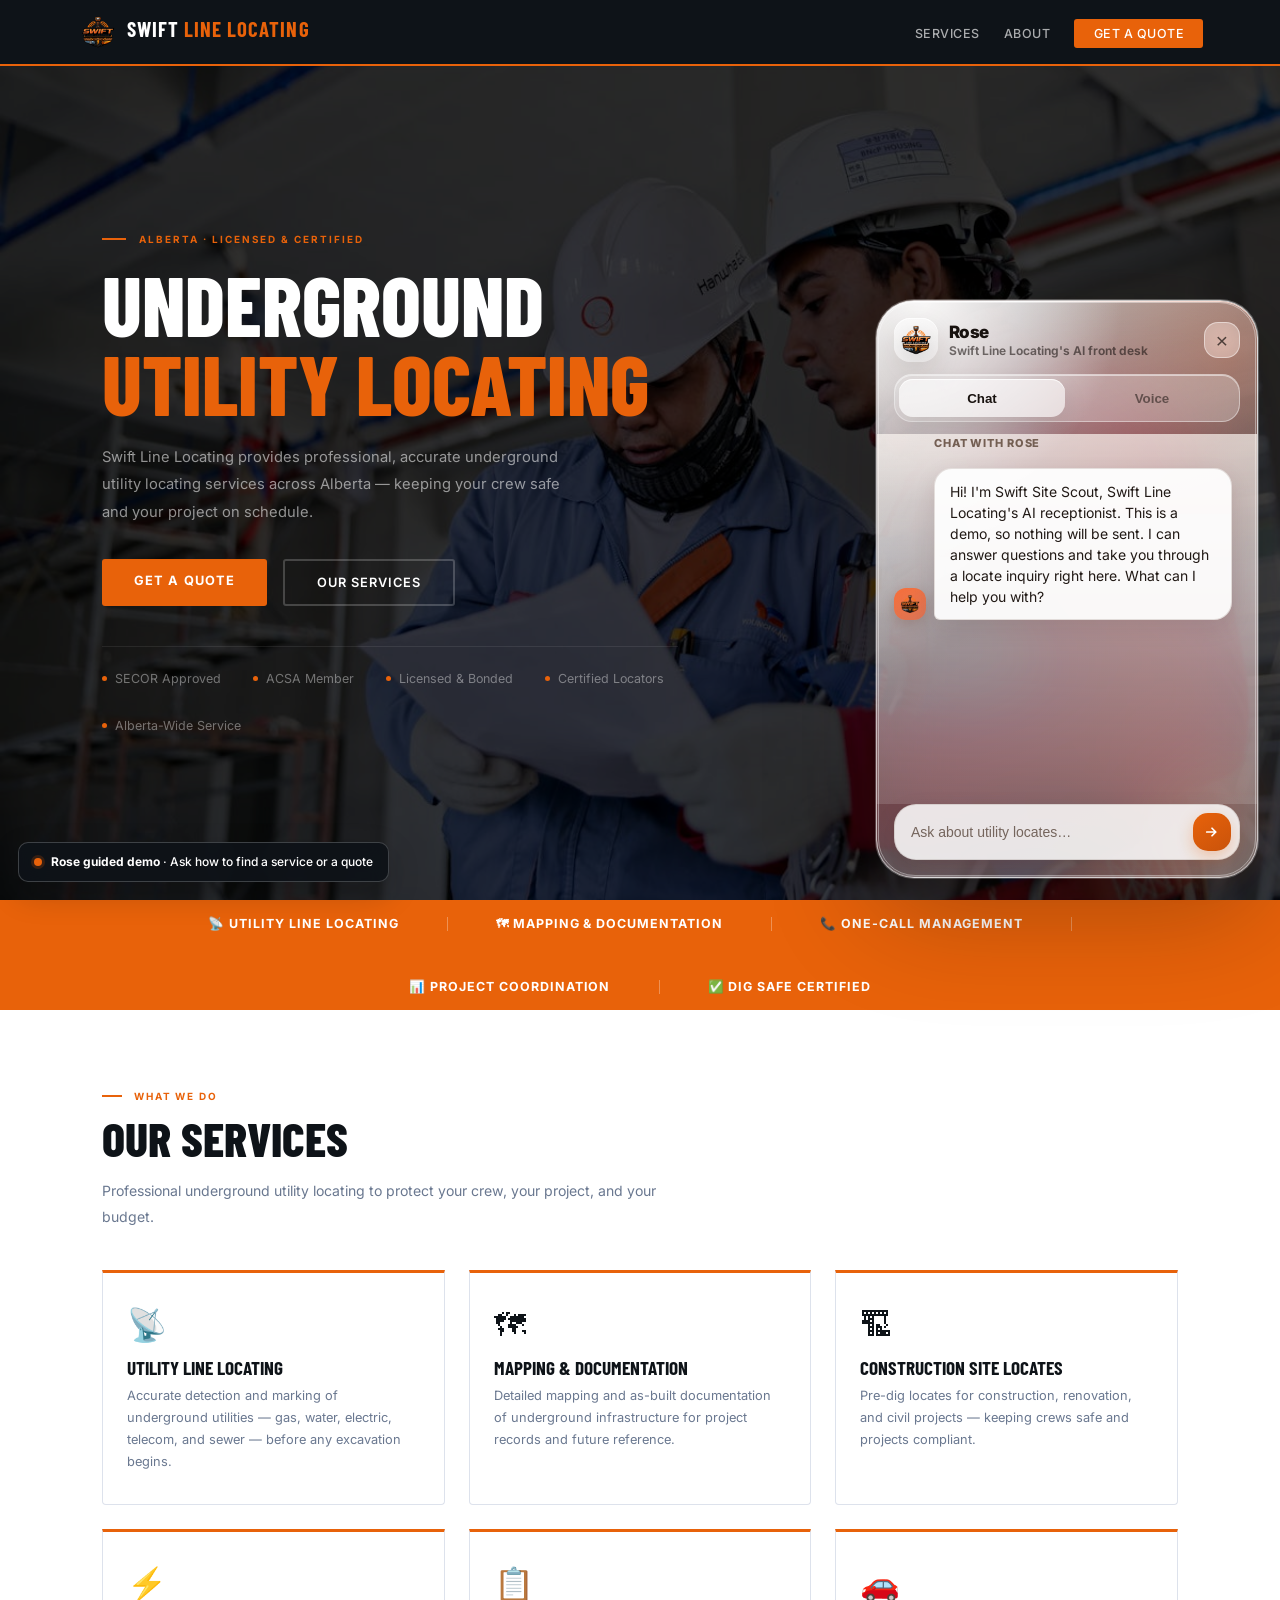
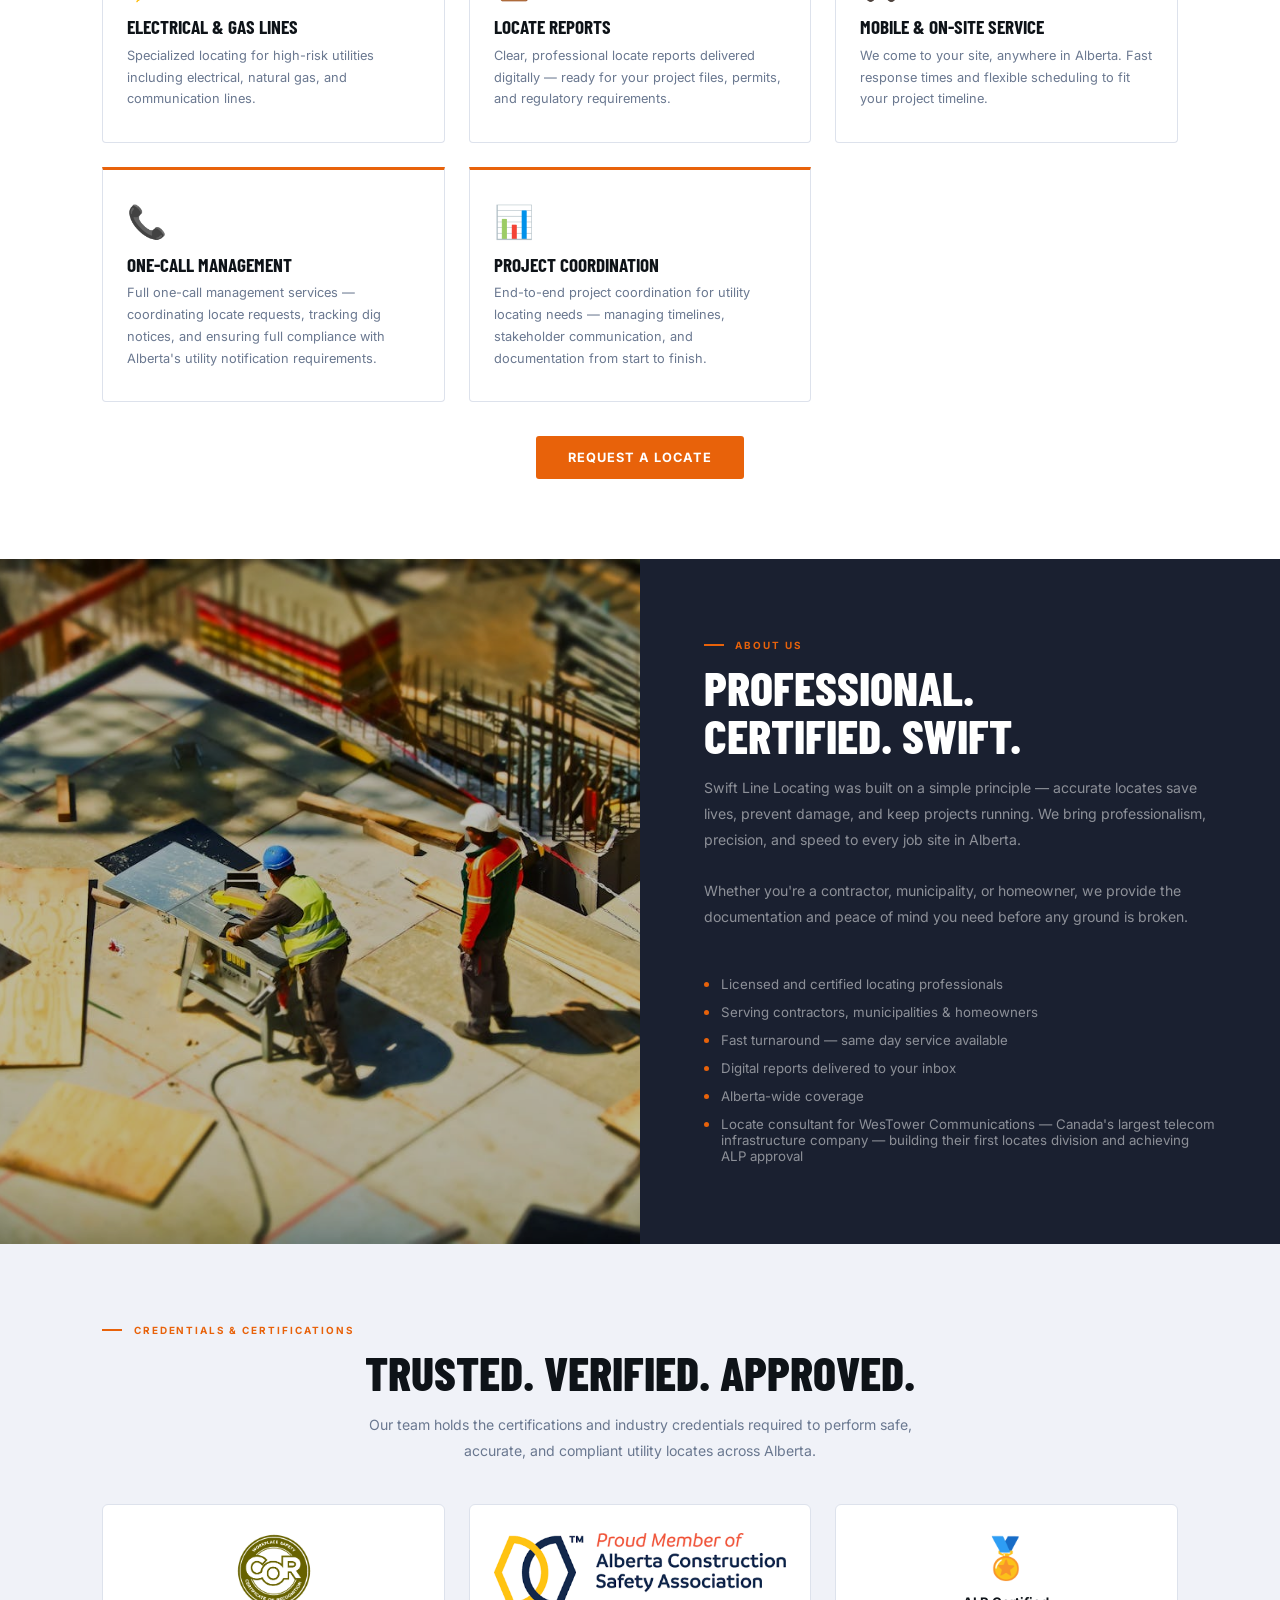
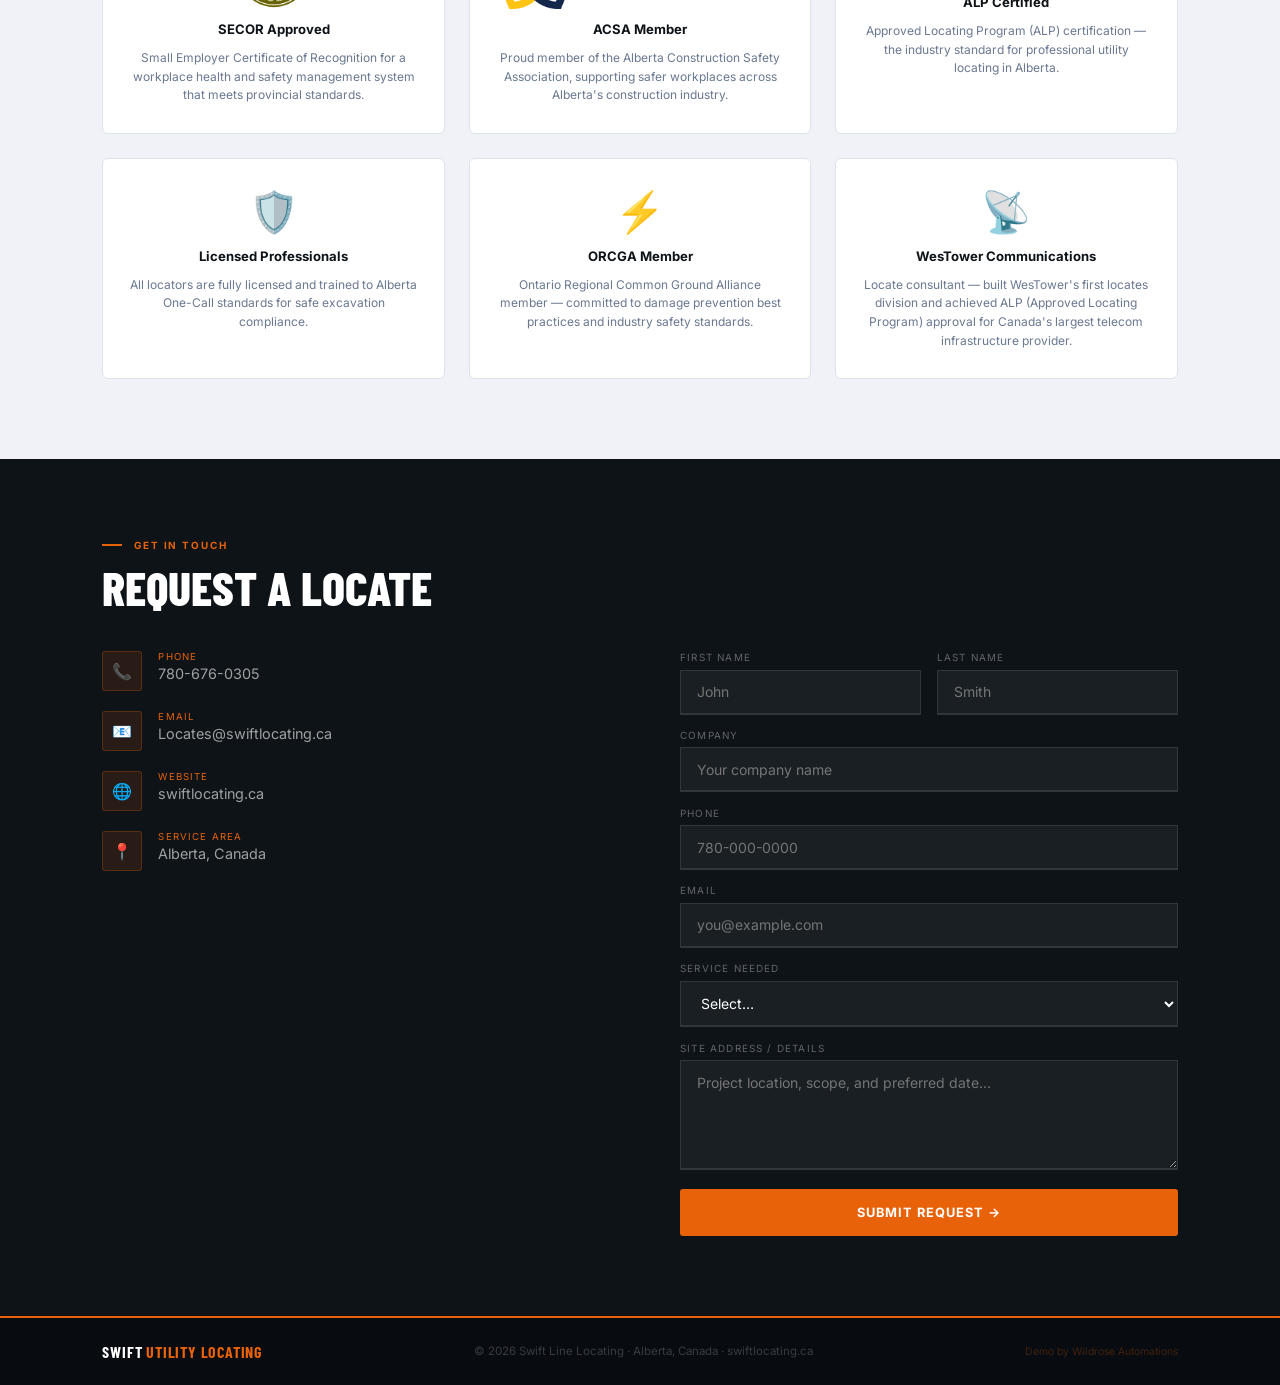
==== commit 8848141b: "Add three-step Rose guidance to Swift demo" ====
--- a/index.html
+++ b/index.html
@@ -162,7 +162,7 @@
       <p>Swift Line Locating provides professional, accurate underground utility locating services across Alberta — keeping your crew safe and your project on schedule.</p>
       <div class="hero-buttons">
         <a href="#contact" class="btn-orange">Get a Quote</a>
-        <a href="#services" class="btn-ghost">Our Services</a>
+        <a href="#services" class="btn-ghost" data-rose-guide="swift_services" data-rose-guide-route="quote request locate" data-rose-guide-next="services-quote">Our Services</a>
       </div>
       <div class="hero-trust">
         <div class="trust-item"><div class="trust-dot"></div>SECOR Approved</div>
@@ -232,6 +232,7 @@
         <p class="svc-desc">End-to-end project coordination for utility locating needs — managing timelines, stakeholder communication, and documentation from start to finish.</p>
       </div>
     </div>
+    <div style="margin-top:34px;text-align:center"><a id="services-quote" href="#contact" class="btn-orange" data-rose-guide="swift_request" data-rose-guide-next="cf-submit">Request a Locate</a></div>
   </section>
 
 
@@ -325,7 +326,7 @@
         </div>
         <div class="fg"><label for="cf-details">Site Address / Details</label><textarea id="cf-details" name="details" placeholder="Project location, scope, and preferred date…"></textarea></div>
         <div class="form-honeypot" aria-hidden="true"><label for="cf-website">Leave this field blank</label><input id="cf-website" name="website" type="text" tabindex="-1" autocomplete="off" /></div>
-        <button class="btn-submit" id="cf-submit" type="submit">Submit Request →</button>
+        <button class="btn-submit" id="cf-submit" type="submit" data-rose-guide="swift_submit" data-rose-guide-instruction="Fill out the form, then click Submit Request.">Submit Request →</button>
         <div id="cf-status" role="status" aria-live="polite" style="margin-top:12px;font-size:0.8rem;display:none;padding:10px 14px;border-radius:4px;"></div>
       </form>
     </div>
@@ -435,7 +436,7 @@
       return previewFetch(input, init);
     };
   </script>
-  <script src="./wildrose-widget-client.js?v=swift-guided-2"
+  <script src="./wildrose-widget-client.js?v=swift-guided-4"
     data-api-base="https://wildrose-widget.wildeautomations.com"
     data-owner-email="preview@wildroseautomations.ca"
     data-title="Rose"
